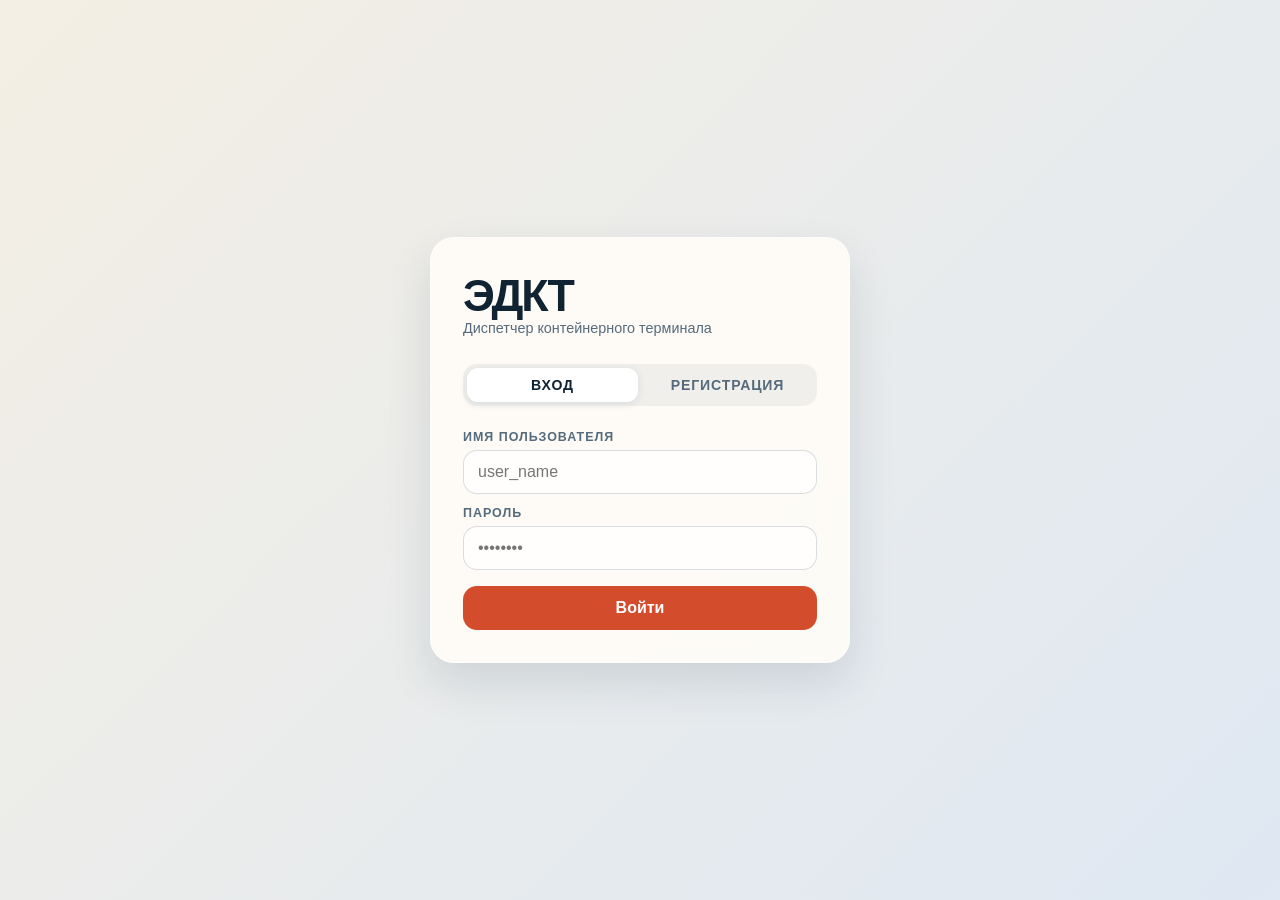
==== Bigchallenges/frontend/index.html @ 6f74391e "debug 4" ====
<!doctype html>
<html lang="ru">
  <head>
    <meta charset="UTF-8" />
    <meta name="viewport" content="width=device-width, initial-scale=1.0" />
    <title>ЭДКТ — Диспетчер контейнерного терминала</title>
    <style>
      :root {
        --bg: linear-gradient(135deg, #f4efe4 0%, #dfe8f3 100%);
        --panel: rgba(255, 252, 247, 0.92);
        --panel-dark: #17324a;
        --line: rgba(23, 50, 74, 0.16);
        --text: #102332;
        --muted: #556b7c;
        --accent: #d34d2d;
        --accent-dark: #a9381d;
        --empty: #f7f1e8;
        --busy: #cfe3f6;
        --shadow: 0 20px 45px rgba(19, 41, 60, 0.12);
      }

      * {
        box-sizing: border-box;
      }

      body {
        margin: 0;
        font-family: "Trebuchet MS", "Segoe UI", sans-serif;
        color: var(--text);
        background: var(--bg);
      }

      .page {
        max-width: 1280px;
        margin: 0 auto;
        padding: 32px 20px 48px;
      }

      /* ── Hero ── */
      .hero {
        display: grid;
        grid-template-columns: 1.2fr 0.8fr;
        gap: 18px;
        margin-bottom: 24px;
      }

      .hero-card,
      .summary,
      .card,
      .table-panel {
        background: var(--panel);
        border: 1px solid rgba(255, 255, 255, 0.6);
        border-radius: 24px;
        box-shadow: var(--shadow);
        backdrop-filter: blur(12px);
      }

      .hero-card {
        padding: 28px;
      }

      .hero h1 {
        margin: 0 0 12px;
        font-size: clamp(2rem, 4vw, 3.4rem);
        line-height: 0.95;
        letter-spacing: -0.05em;
        text-transform: uppercase;
      }

      .hero p {
        margin: 0;
        max-width: 60ch;
        color: var(--muted);
        font-size: 1rem;
      }

      .hero-actions {
        display: flex;
        gap: 10px;
        flex-wrap: wrap;
        margin-top: 20px;
      }

      /* ── Summary ── */
      .summary {
        padding: 24px;
        display: grid;
        gap: 12px;
        align-content: start;
      }

      .summary-title {
        font-size: 0.8rem;
        text-transform: uppercase;
        letter-spacing: 0.12em;
        color: var(--muted);
      }

      /* ── Layout ── */
      .layout {
        display: grid;
        grid-template-columns: minmax(340px, 420px) minmax(0, 1fr);
        gap: 20px;
      }

      .controls {
        display: grid;
        gap: 14px;
        align-content: start;
      }

      /* ── Cards ── */
      .card {
        overflow: hidden;
      }

      .card-header {
        display: flex;
        align-items: center;
        justify-content: space-between;
        gap: 12px;
        padding: 18px 20px;
        cursor: pointer;
        font-weight: 700;
        text-transform: uppercase;
        letter-spacing: 0.05em;
        font-size: 0.9rem;
        user-select: none;
      }

      .card-header:hover {
        background: rgba(207, 227, 246, 0.28);
      }

      .arrow {
        transition: transform 0.25s ease;
      }

      .card-content {
        display: none;
        padding: 0 20px 20px;
      }

      .card-content.open {
        display: block;
      }

      /* ── Form elements ── */
      label {
        display: block;
        margin: 12px 0 6px;
        font-size: 0.78rem;
        font-weight: 700;
        color: var(--muted);
        text-transform: uppercase;
        letter-spacing: 0.08em;
      }

      input,
      select,
      button {
        width: 100%;
        border-radius: 14px;
        font: inherit;
      }

      input,
      select {
        border: 1px solid var(--line);
        padding: 12px 14px;
        background: rgba(255, 255, 255, 0.7);
        color: var(--text);
        outline: none;
      }

      input:focus,
      select:focus {
        border-color: var(--accent);
        background: rgba(255, 255, 255, 0.9);
      }

      button {
        border: 0;
        padding: 12px 16px;
        font-weight: 700;
        cursor: pointer;
        transition:
          transform 0.18s ease,
          opacity 0.18s ease,
          background 0.18s ease;
      }

      button:hover {
        transform: translateY(-1px);
      }
      button:active {
        transform: translateY(0);
      }

      .btn-primary {
        background: var(--accent);
        color: white;
      }
      .btn-primary:hover {
        background: var(--accent-dark);
      }

      .btn-secondary {
        background: #183852;
        color: white;
      }
      .btn-secondary:hover {
        background: #10293d;
      }

      .btn-ghost {
        background: rgba(24, 56, 82, 0.08);
        color: var(--text);
      }

      /* ── Result boxes ── */
      .result,
      .info-box {
        margin-top: 12px;
        padding: 12px 14px;
        border-radius: 14px;
        background: rgba(255, 255, 255, 0.72);
        border: 1px solid rgba(16, 35, 50, 0.08);
        white-space: pre-wrap;
        font-family: "Consolas", "Courier New", monospace;
        font-size: 0.92rem;
        min-height: 48px;
        word-break: break-word;
      }

      .result.success {
        border-color: rgba(40, 167, 80, 0.35);
        background: rgba(220, 255, 230, 0.6);
      }
      .result.error {
        border-color: rgba(211, 77, 45, 0.35);
        background: rgba(255, 235, 230, 0.6);
      }

      /* ── Workspace ── */
      .workspace {
        display: grid;
        gap: 20px;
      }

      .table-panel {
        padding: 20px;
      }

      .panel-head {
        display: flex;
        align-items: center;
        justify-content: space-between;
        gap: 12px;
        margin-bottom: 16px;
        flex-wrap: wrap;
      }

      .panel-head h2 {
        margin: 0;
        font-size: 1rem;
        text-transform: uppercase;
        letter-spacing: 0.08em;
      }

      .panel-head p {
        margin: 4px 0 0;
        color: var(--muted);
        font-size: 0.88rem;
      }

      .layer-actions {
        display: flex;
        gap: 10px;
        flex-wrap: wrap;
        align-items: center;
      }

      .layer-actions select {
        width: auto;
        min-width: 120px;
      }
      .layer-actions button {
        width: auto;
      }

      /* ── Terminal grid (layer cards) ── */
      .terminal-grid {
        display: grid;
        grid-template-columns: repeat(3, minmax(0, 1fr));
        gap: 12px;
      }

      .layer-card {
        border-radius: 20px;
        padding: 14px;
        background: rgba(207, 227, 246, 0.3);
        border: 1px solid rgba(16, 35, 50, 0.08);
      }

      .layer-card.active {
        background: rgba(211, 77, 45, 0.14);
        border-color: rgba(211, 77, 45, 0.28);
      }

      .layer-card h3 {
        margin: 0 0 12px;
        font-size: 1rem;
        text-transform: uppercase;
        letter-spacing: 0.08em;
      }

      /* ── Tables ── */
      table {
        width: 100%;
        border-collapse: collapse;
      }

      th,
      td {
        border: 1px solid rgba(16, 35, 50, 0.08);
        text-align: center;
        padding: 10px 8px;
        font-size: 0.88rem;
      }

      th {
        background: rgba(24, 56, 82, 0.1);
        font-size: 0.8rem;
        text-transform: uppercase;
        letter-spacing: 0.08em;
      }

      td.empty {
        background: var(--empty);
        color: #85786e;
      }
      td.busy {
        background: var(--busy);
        font-weight: 700;
      }

      .moves-table {
        overflow-x: auto;
      }
      .moves-table table {
        min-width: 560px;
      }

      /* ── Loader ── */
      .loader {
        display: inline-block;
        width: 14px;
        height: 14px;
        border: 2px solid rgba(16, 35, 50, 0.15);
        border-top-color: var(--accent);
        border-radius: 50%;
        animation: spin 0.6s linear infinite;
        vertical-align: middle;
        margin-right: 6px;
      }

      @keyframes spin {
        to {
          transform: rotate(360deg);
        }
      }

      /* ── Misc ── */
      .subtle {
        color: var(--muted);
        font-size: 0.88rem;
      }

      .mt {
        margin-top: 10px;
      }

      .endpoint-tag {
        font-size: 0.7rem;
        font-weight: 400;
        color: var(--muted);
        font-family: "Consolas", monospace;
        letter-spacing: 0;
        text-transform: none;
        margin-left: 8px;
      }

      /* ── Recommend cards ── */
      .rec-grid {
        display: grid;
        gap: 8px;
        margin-top: 12px;
      }

      .rec-cell-card {
        display: flex;
        align-items: center;
        justify-content: space-between;
        gap: 10px;
        padding: 10px 14px;
        border-radius: 14px;
        background: rgba(255, 255, 255, 0.72);
        border: 1px solid rgba(16, 35, 50, 0.08);
        transition: border-color 0.2s ease;
      }

      .rec-cell-card.top-1 {
        border-color: rgba(211, 77, 45, 0.4);
        background: rgba(255, 235, 230, 0.45);
      }

      .rec-cell-info {
        display: flex;
        flex-direction: column;
        gap: 3px;
        flex: 1;
      }

      .rec-cell-name {
        font-weight: 700;
        font-size: 1rem;
        font-family: "Consolas", "Courier New", monospace;
      }

      .rec-cell-score {
        font-size: 0.8rem;
        color: var(--muted);
      }

      .btn-select {
        background: rgba(23, 50, 74, 0.1);
        color: var(--text);
        width: auto;
        padding: 7px 13px;
        font-size: 0.8rem;
        border-radius: 10px;
        white-space: nowrap;
        flex-shrink: 0;
      }

      .btn-select:hover {
        background: var(--accent);
        color: white;
      }

      .rec-explain-box {
        margin-top: 12px;
        padding: 14px;
        border-radius: 14px;
        background: rgba(207, 227, 246, 0.4);
        border: 1px solid rgba(24, 56, 82, 0.14);
      }

      .rec-explain-label {
        font-size: 0.75rem;
        font-weight: 700;
        text-transform: uppercase;
        letter-spacing: 0.1em;
        color: var(--muted);
        margin-bottom: 8px;
      }

      .rec-explain-text {
        font-size: 0.9rem;
        line-height: 1.55;
        color: var(--text);
      }

      /* ── User Bar ── */
      .user-bar {
        position: sticky;
        top: 0;
        z-index: 100;
        background: rgba(23, 50, 74, 0.97);
        backdrop-filter: blur(10px);
        color: white;
        display: flex;
        align-items: center;
        justify-content: space-between;
        padding: 11px 24px;
        gap: 16px;
      }

      .user-bar-left {
        display: flex;
        align-items: center;
        gap: 14px;
        flex-wrap: wrap;
      }

      .user-bar-title {
        font-size: 1rem;
        font-weight: 700;
        text-transform: uppercase;
        letter-spacing: 0.1em;
        opacity: 0.9;
      }

      .user-bar-name {
        font-size: 0.9rem;
        opacity: 0.8;
      }

      .role-badge {
        background: rgba(211, 77, 45, 0.85);
        color: white;
        font-size: 0.7rem;
        font-weight: 700;
        text-transform: uppercase;
        letter-spacing: 0.1em;
        padding: 3px 9px;
        border-radius: 8px;
      }

      .btn-logout {
        background: rgba(255, 255, 255, 0.12);
        color: white;
        border: 1px solid rgba(255, 255, 255, 0.2);
        border-radius: 10px;
        padding: 7px 14px;
        font: inherit;
        font-size: 0.8rem;
        font-weight: 700;
        cursor: pointer;
        text-transform: uppercase;
        letter-spacing: 0.06em;
        transition: background 0.18s;
        width: auto;
      }

      .btn-logout:hover {
        background: rgba(255, 255, 255, 0.22);
        transform: none;
      }

      /* ── Operator items ── */
      .operator-item {
        display: flex;
        align-items: center;
        justify-content: space-between;
        gap: 10px;
        padding: 10px 12px;
        border-radius: 12px;
        background: rgba(207, 227, 246, 0.35);
        border: 1px solid rgba(16, 35, 50, 0.08);
        margin-bottom: 8px;
        font-size: 0.9rem;
      }

      .operator-item:last-child {
        margin-bottom: 0;
      }

      /* ── Action rows in task form ── */
      .action-row {
        border: 1px solid var(--line);
        border-radius: 14px;
        padding: 12px 14px;
        margin-bottom: 10px;
        background: rgba(207, 227, 246, 0.18);
      }

      .action-row:last-child {
        margin-bottom: 0;
      }

      .action-row-header {
        display: flex;
        align-items: center;
        justify-content: space-between;
        margin-bottom: 6px;
        font-size: 0.82rem;
        font-weight: 700;
        color: var(--muted);
        text-transform: uppercase;
        letter-spacing: 0.06em;
      }

      .btn-remove {
        background: rgba(211, 77, 45, 0.12);
        color: var(--accent);
        border: 0;
        border-radius: 8px;
        padding: 2px 8px;
        font-size: 0.8rem;
        cursor: pointer;
        width: auto;
        font-weight: 700;
        transition: background 0.18s;
      }

      .btn-remove:hover {
        background: rgba(211, 77, 45, 0.25);
        transform: none;
      }

      /* ── Task cards (my tasks list) ── */
      .task-card {
        background: rgba(255, 255, 255, 0.65);
        border: 1px solid rgba(16, 35, 50, 0.1);
        border-radius: 16px;
        overflow: hidden;
        margin-bottom: 12px;
      }

      .task-card:last-child {
        margin-bottom: 0;
      }

      .task-card-header {
        display: flex;
        align-items: center;
        gap: 10px;
        padding: 12px 16px;
        background: rgba(23, 50, 74, 0.05);
        flex-wrap: wrap;
        font-size: 0.88rem;
      }

      .task-id {
        font-weight: 700;
        font-size: 0.9rem;
      }

      .task-meta {
        color: var(--muted);
        font-size: 0.82rem;
        flex: 1;
      }

      .action-item-row {
        display: flex;
        align-items: center;
        gap: 10px;
        padding: 9px 16px;
        border-top: 1px solid rgba(16, 35, 50, 0.06);
        font-size: 0.84rem;
        flex-wrap: wrap;
      }

      .action-type-badge {
        background: rgba(23, 50, 74, 0.1);
        color: var(--text);
        font-size: 0.7rem;
        font-weight: 700;
        text-transform: uppercase;
        letter-spacing: 0.08em;
        padding: 2px 7px;
        border-radius: 6px;
        white-space: nowrap;
      }

      .status-badge {
        font-size: 0.7rem;
        font-weight: 700;
        text-transform: uppercase;
        letter-spacing: 0.07em;
        padding: 2px 8px;
        border-radius: 7px;
        white-space: nowrap;
      }

      .status-pending {
        background: rgba(23, 50, 74, 0.08);
        color: var(--muted);
      }
      .status-sent {
        background: rgba(207, 227, 246, 0.7);
        color: #1a4a6e;
      }
      .status-in_progress {
        background: rgba(255, 193, 7, 0.2);
        color: #7a5c00;
      }
      .status-done {
        background: rgba(40, 167, 80, 0.15);
        color: #1a7a3c;
      }
      .status-failed {
        background: rgba(211, 77, 45, 0.15);
        color: var(--accent-dark);
      }

      .btn-send-inline {
        background: #183852;
        color: white;
        border: 0;
        border-radius: 10px;
        padding: 7px 14px;
        font: inherit;
        font-size: 0.82rem;
        font-weight: 700;
        cursor: pointer;
        width: auto;
        transition: background 0.18s;
      }

      .btn-send-inline:hover {
        background: #10293d;
        transform: translateY(-1px);
      }

      /* ── Responsive ── */
      @media (max-width: 1024px) {
        .hero,
        .layout,
        .terminal-grid {
          grid-template-columns: 1fr;
        }
      }

      @media (max-width: 640px) {
        .page {
          padding: 18px 14px 28px;
        }
        .hero-card,
        .summary,
        .table-panel,
        .card-header,
        .card-content {
          padding-left: 16px;
          padding-right: 16px;
        }
      }
    </style>
  </head>
  <body>
    <!-- ═══ USER BAR ═══ -->
    <header class="user-bar">
      <div class="user-bar-left">
        <span class="user-bar-title">ЭДКТ</span>
        <span class="user-bar-name" id="ub_name">—</span>
        <span class="role-badge">Приёмосдатчик</span>
      </div>
      <button class="btn-logout" onclick="logout()">Выйти</button>
    </header>

    <div class="page">
      <!-- ═══ HERO ═══ -->
      <section class="hero">
        <div class="hero-card">
          <h1>ЭДКТ</h1>
          <p>
            Экосистема для контейнерного терминала. Управление размещением,
            перемещением и мониторингом контейнеров в реальном времени.
          </p>
          <div class="hero-actions">
            <button class="btn-secondary" onclick="loadLayer()">
              Обновить слой
            </button>
            <button class="btn-secondary" onclick="loadMoves()">
              Обновить движения
            </button>
          </div>
        </div>

        <aside class="summary">
          <div class="summary-title">Последнее действие</div>
          <div class="info-box" id="status_box">Готов к работе.</div>
        </aside>
      </section>

      <!-- ═══ MAIN LAYOUT ═══ -->
      <section class="layout">
        <!-- ─── LEFT: Controls ─── -->
        <div class="controls">
          <!-- 1. Найти ячейки по контейнеру -->
          <div class="card">
            <div class="card-header" onclick="toggle(this)">
              Найти ячейки по контейнеру
              <span class="endpoint-tag">GET /find_cells</span>
              <span class="arrow">▼</span>
            </div>
            <div class="card-content">
              <label for="find_cells_value">Номер контейнера</label>
              <input
                id="find_cells_value"
                placeholder="Введите номер контейнера"
              />
              <button class="btn-primary mt" onclick="findCells()">
                Выполнить
              </button>
              <div class="result" id="res_find_cells"></div>
            </div>
          </div>

          <!-- 2. Добавить контейнер -->
          <div class="card">
            <div class="card-header" onclick="toggle(this)">
              Добавить контейнер
              <span class="endpoint-tag">POST /add</span>
              <span class="arrow">▼</span>
            </div>
            <div class="card-content">
              <label for="add_cell_id">Ячейка</label>
              <input id="add_cell_id" placeholder="Номер ячейки" />
              <label for="add_value">Номер контейнера</label>
              <input id="add_value" placeholder="Номер контейнера" />
              <label for="add_company">Компания</label>
              <input id="add_company" placeholder="Название компании" />
              <label for="add_size">Размер</label>
              <input id="add_size" placeholder="Размер контейнера" />
              <label for="add_cont_type">Тип контейнера</label>
              <input id="add_cont_type" placeholder="Тип контейнера" />
              <label for="add_send_date">Дата отправки</label>
              <input id="add_send_date" type="datetime-local" />
              <label for="add_path_from">Маршрут (откуда, номер)</label>
              <input id="add_path_from" type="number" placeholder="1" min="1" />
              <label for="add_path_to">Маршрут (куда, номер)</label>
              <input id="add_path_to" type="number" placeholder="2" min="1" />
              <button class="btn-primary mt" onclick="addContainer()">
                Добавить
              </button>
              <div class="result" id="res_add"></div>
            </div>
          </div>

          <!-- 3. Проверить контейнер сверху -->
          <div class="card">
            <div class="card-header" onclick="toggle(this)">
              Проверить контейнер сверху
              <span class="endpoint-tag">GET /check</span>
              <span class="arrow">▼</span>
            </div>
            <div class="card-content">
              <label for="check_num">Номер контейнера</label>
              <input id="check_num" placeholder="Номер контейнера" />
              <button class="btn-primary mt" onclick="checkContainer()">
                Проверить
              </button>
              <div class="result" id="res_check"></div>
            </div>
          </div>

          <!-- 4. Найти контейнер по ячейке -->
          <div class="card">
            <div class="card-header" onclick="toggle(this)">
              Найти контейнер по ячейке
              <span class="endpoint-tag">GET /find_cont</span>
              <span class="arrow">▼</span>
            </div>
            <div class="card-content">
              <label for="find_cont_cell">ID ячейки</label>
              <input id="find_cont_cell" placeholder="Номер ячейки" />
              <button class="btn-primary mt" onclick="findContainer()">
                Найти
              </button>
              <div class="result" id="res_find_cont"></div>
            </div>
          </div>

          <!-- 5. Погрузка на транспорт -->
          <div class="card">
            <div class="card-header" onclick="toggle(this)">
              Погрузка на транспорт
              <span class="endpoint-tag">POST /loading</span>
              <span class="arrow">▼</span>
            </div>
            <div class="card-content">
              <label for="loading_value">Номер контейнера</label>
              <input id="loading_value" placeholder="Номер контейнера" />
              <label for="loading_path">Номер пути</label>
              <input id="loading_path" type="number" placeholder="1" min="1" />
              <button class="btn-primary mt" onclick="loading()">
                Выгрузить
              </button>
              <div class="result" id="res_loading"></div>
            </div>
          </div>

          <!-- 6. Перестановка контейнера -->
          <div class="card">
            <div class="card-header" onclick="toggle(this)">
              Перестановка контейнера
              <span class="endpoint-tag">POST /rearrangement</span>
              <span class="arrow">▼</span>
            </div>
            <div class="card-content">
              <label for="re_value">Номер контейнера</label>
              <input id="re_value" placeholder="Номер контейнера" />
              <label for="re_cell">Новая ячейка</label>
              <input id="re_cell" placeholder="Номер ячейки" />
              <button class="btn-primary mt" onclick="rearrangement()">
                Переместить
              </button>
              <div class="result" id="res_re"></div>
            </div>
          </div>

          <!-- 7. Рекомендация ячейки -->
          <div class="card">
            <div class="card-header" onclick="toggle(this)">
              Рекомендация ячейки
              <span class="endpoint-tag">POST /container/recommend</span>
              <span class="arrow">▼</span>
            </div>
            <div class="card-content">
              <label for="rec_size">Размер контейнера</label>
              <input
                id="rec_size"
                type="number"
                placeholder="Размер контейнера"
                min="1"
              />
              <label for="rec_path_to">Номер пути отправки</label>
              <input id="rec_path_to" type="number" placeholder="1" min="1" />
              <label for="rec_sent_date">Дата отправки</label>
              <input id="rec_sent_date" type="datetime-local" />
              <button class="btn-primary mt" onclick="recommend()">
                Подобрать ячейки
              </button>
              <div id="rec_results"></div>
            </div>
          </div>

          <!-- 8. Загрузка данных -->
          <div class="card">
            <div class="card-header" onclick="toggle(this)">
              Загрузка данных
              <span class="endpoint-tag">POST /container/data_upload</span>
              <span class="arrow">▼</span>
            </div>
            <div class="card-content">
              <label for="upload_company">Компания</label>
              <input id="upload_company" placeholder="Название компании" />
              <label for="upload_start_data">Дата начала</label>
              <input id="upload_start_data" type="datetime-local" />
              <label for="upload_end_data">Дата окончания</label>
              <input id="upload_end_data" type="datetime-local" />
              <button class="btn-primary mt" onclick="uploadData()">
                Загрузить
              </button>
              <div class="result" id="res_upload_data"></div>
            </div>
          </div>

          <!-- 9. Онлайн-крановщики -->
          <div class="card">
            <div class="card-header" onclick="toggle(this)">
              Онлайн-крановщики
              <span class="endpoint-tag">GET /crane-operators/online</span>
              <span class="arrow">▼</span>
            </div>
            <div class="card-content">
              <button class="btn-secondary mt" onclick="loadOnlineOperators()">
                Обновить список
              </button>
              <div id="operators_list" class="mt">
                <p class="subtle">Нажмите «Обновить список».</p>
              </div>
            </div>
          </div>

          <!-- 10. Создать задание -->
          <div class="card">
            <div class="card-header" onclick="toggle(this)">
              Создать задание
              <span class="endpoint-tag">POST /cran/tasks</span>
              <span class="arrow">▼</span>
            </div>
            <div class="card-content" id="task_card_content">
              <label for="task_assigned_to">Назначить крановщику (ID)</label>
              <input
                id="task_assigned_to"
                type="number"
                placeholder="ID крановщика"
              />

              <div
                style="
                  display: flex;
                  justify-content: space-between;
                  align-items: center;
                  margin-top: 16px;
                  margin-bottom: 8px;
                "
              >
                <label style="margin: 0">Действия</label>
                <button
                  class="btn-ghost"
                  style="width: auto; padding: 6px 12px; font-size: 0.82rem"
                  onclick="addActionRow()"
                >
                  + Добавить действие
                </button>
              </div>
              <div id="actions_list"></div>

              <button class="btn-primary mt" onclick="createTask()">
                Создать задание
              </button>
              <div
                class="result"
                id="res_create_task"
                style="display: none"
              ></div>
            </div>
          </div>
        </div>
        <!-- /controls -->

        <!-- ─── RIGHT: Workspace ─── -->
        <div class="workspace">
          <!-- Слой контейнеров -->
          <div class="table-panel">
            <div class="panel-head">
              <div>
                <h2>Слой контейнеров</h2>
                <p>Все ячейки выбранного слоя и их текущее состояние.</p>
              </div>
              <div class="layer-actions">
                <select id="layer_input">
                  <option value="A">Слой A</option>
                  <option value="B">Слой B</option>
                  <option value="C">Слой C</option>
                </select>
                <button class="btn-secondary" onclick="loadLayer()">
                  Обновить
                </button>
              </div>
            </div>
            <div id="layer_container">
              <p class="subtle">Выберите слой и нажмите «Обновить».</p>
            </div>
          </div>

          <!-- Журнал движений -->
          <div class="table-panel">
            <div class="panel-head">
              <div>
                <h2>Журнал движений</h2>
                <p>История загрузок, выгрузок и перестановок контейнеров.</p>
              </div>
              <button
                class="btn-secondary"
                style="width: auto"
                onclick="loadMoves()"
              >
                Обновить
              </button>
            </div>
            <div class="moves-table">
              <table id="moves_table">
                <tbody>
                  <tr>
                    <td colspan="7" class="subtle">
                      Нажмите «Обновить» для загрузки данных.
                    </td>
                  </tr>
                </tbody>
              </table>
            </div>
          </div>

          <!-- Мои задания -->
          <div class="table-panel">
            <div class="panel-head">
              <div>
                <h2>Мои задания</h2>
                <p>Задания, созданные вами, и их текущий статус.</p>
              </div>
              <button
                class="btn-secondary"
                style="width: auto"
                onclick="loadMyTasks()"
              >
                Обновить
              </button>
            </div>
            <div id="my_tasks_container">
              <p class="subtle">Нажмите «Обновить» для загрузки.</p>
            </div>
          </div>
        </div>
        <!-- /workspace -->
      </section>
    </div>
    <!-- /page -->

    <script>
      const API = "http://127.0.0.1:8000";

      /* ── Toggle collapse ── */
      function toggle(header) {
        const content = header.nextElementSibling;
        const arrow = header.querySelector(".arrow");
        const isOpen = content.classList.contains("open");
        content.classList.toggle("open", !isOpen);
        arrow.style.transform = isOpen ? "rotate(0deg)" : "rotate(180deg)";
      }

      /* ── Generic fetch helpers ── */
      function setResult(id, data, isError = false) {
        const el = document.getElementById(id);
        el.textContent =
          typeof data === "string" ? data : JSON.stringify(data, null, 2);
        el.className = "result" + (isError ? " error" : " success");
      }

      function setStatus(msg) {
        document.getElementById("status_box").textContent = msg;
      }

      function showLoading(id) {
        const el = document.getElementById(id);
        el.innerHTML = '<span class="loader"></span>Загрузка...';
        el.className = "result";
      }

      function getToken() {
        return localStorage.getItem("token") || "";
      }

      async function apiGet(path, resultId) {
        showLoading(resultId);
        try {
          const res = await fetch(API + path, {
            headers: { Authorization: "Bearer " + getToken() },
          });
          const data = await res.json();
          setResult(resultId, data, !res.ok);
          if (res.ok) setStatus(`GET ${path} — OK`);
          return data;
        } catch (e) {
          setResult(resultId, `Ошибка: ${e.message}`, true);
          return null;
        }
      }

      async function apiPost(path, body, resultId) {
        showLoading(resultId);
        try {
          const opts = {
            method: "POST",
            headers: { Authorization: "Bearer " + getToken() },
          };
          if (body) {
            opts.headers["Content-Type"] = "application/json";
            opts.body = JSON.stringify(body);
          }
          const res = await fetch(API + path, opts);
          const data = await res.json();
          setResult(resultId, data, !res.ok);
          if (res.ok) setStatus(`POST ${path} — OK`);
          return data;
        } catch (e) {
          setResult(resultId, `Ошибка: ${e.message}`, true);
          return null;
        }
      }

      /* ── Endpoints ── */

      function findCells() {
        const value = document.getElementById("find_cells_value").value.trim();
        apiGet(
          `/container/find_cells?value=${encodeURIComponent(value)}`,
          "res_find_cells",
        );
      }

      function addContainer() {
        const sendDateRaw = document.getElementById("add_send_date").value;
        let isoDateStr = null;
        if (sendDateRaw) {
          const dateObject = new Date(sendDateRaw);
          isoDateStr = dateObject.toISOString();
          console.log("Отправляемая дата в UTC:", isoDateStr);
        }
        const body = {
          cell_id: document.getElementById("add_cell_id").value.trim(),
          value: document.getElementById("add_value").value.trim(),
          company: document.getElementById("add_company").value.trim(),
          size: parseInt(document.getElementById("add_size").value) || 0,
          cont_type: document.getElementById("add_cont_type").value.trim(),

          sent_date: isoDateStr,

          path_num_from:
            parseInt(document.getElementById("add_path_from").value) || 0,
          path_num_to:
            parseInt(document.getElementById("add_path_to").value) || 0,
        };

        apiPost("/container/add", body, "res_add");
      }

      function checkContainer() {
        const cont_num = document.getElementById("check_num").value.trim();
        apiGet(
          `/container/check?cont_num=${encodeURIComponent(cont_num)}`,
          "res_check",
        );
      }

      function findContainer() {
        const cell_id = document.getElementById("find_cont_cell").value.trim();
        apiGet(
          `/container/find_cont?cell_id=${encodeURIComponent(cell_id)}`,
          "res_find_cont",
        );
      }

      function loading() {
        const value = document.getElementById("loading_value").value.trim();
        const path_num = document.getElementById("loading_path").value.trim();
        apiPost(
          `/container/loading?value=${encodeURIComponent(value)}&path_num=${encodeURIComponent(path_num)}`,
          null,
          "res_loading",
        );
      }

      function rearrangement() {
        const value = document.getElementById("re_value").value.trim();
        const cell = document.getElementById("re_cell").value.trim();
        apiPost(
          `/container/rearrangement?value=${encodeURIComponent(value)}&cell=${encodeURIComponent(cell)}`,
          null,
          "res_re",
        );
      }

      function uploadData() {
        const company = document.getElementById("upload_company").value.trim();
        const startRaw = document.getElementById("upload_start_data").value;
        const endRaw = document.getElementById("upload_end_data").value;

        if (!company || !startRaw || !endRaw) {
          const el = document.getElementById("res_upload_data");
          el.textContent = "Заполните все поля.";
          el.className = "result error";
          return;
        }

        const body = {
          company,
          start_data: new Date(startRaw).toISOString(),
          end_data: new Date(endRaw).toISOString(),
        };

        apiPost("/container/data_upload", body, "res_upload_data");
      }

      /* ── Layer table ── */

      function parseCell(cellId) {
        const coord = cellId[1]; // X, Y, Z
        const rowNum = parseInt(cellId.slice(2));
        return { coord, rowNum };
      }

      const COORD_ORDER = { X: 0, Y: 1, Z: 2 };

      function buildLayerTable(data) {
        // Sort: by row number, then by coord X < Y < Z
        const sorted = [...data].sort((a, b) => {
          const pa = parseCell(a.cell_id);
          const pb = parseCell(b.cell_id);
          if (pa.rowNum !== pb.rowNum) return pa.rowNum - pb.rowNum;
          return COORD_ORDER[pa.coord] - COORD_ORDER[pb.coord];
        });

        // Group by row number
        const rowMap = new Map();
        sorted.forEach((item) => {
          const { rowNum } = parseCell(item.cell_id);
          if (!rowMap.has(rowNum)) rowMap.set(rowNum, []);
          rowMap.get(rowNum).push(item);
        });

        const rows = [...rowMap.entries()].sort(([a], [b]) => a - b);

        const bodyRows = rows
          .map(([rowNum, cells]) => {
            const tds = cells
              .map((item) => {
                const isEmpty =
                  !item.value || item.value === "0" || item.value === "";
                const cls = isEmpty ? "empty" : "busy";
                const label = isEmpty ? "—" : item.value;
                return `<td class="${cls}" title="${item.cell_id}">
              <strong>${item.cell_id}</strong><br/>${label}
            </td>`;
              })
              .join("");
            return `<tr>${tds}</tr>`;
          })
          .join("");

        return `
          <table>
            <thead>
              <tr>
                <th>X</th>
                <th>Y</th>
                <th>Z</th>
              </tr>
            </thead>
            <tbody>${bodyRows}</tbody>
          </table>`;
      }

      async function loadLayer() {
        const layer = document.getElementById("layer_input").value;
        const container = document.getElementById("layer_container");
        container.innerHTML =
          '<p class="subtle"><span class="loader"></span>Загрузка данных слоя ' +
          layer +
          "...</p>";

        try {
          const res = await fetch(
            `${API}/container/layer?layer=${encodeURIComponent(layer)}`,
          );
          const data = await res.json();

          if (!res.ok) {
            container.innerHTML = `<p class="subtle" style="color:var(--accent)">Ошибка: ${JSON.stringify(data)}</p>`;
            return;
          }

          if (!Array.isArray(data) || data.length === 0) {
            container.innerHTML =
              '<p class="subtle">Нет данных для слоя ' + layer + ".</p>";
            return;
          }

          container.innerHTML = buildLayerTable(data);
          setStatus(`Слой ${layer} загружен (${data.length} ячеек).`);
        } catch (e) {
          container.innerHTML = `<p class="subtle" style="color:var(--accent)">Ошибка соединения: ${e.message}</p>`;
        }
      }

      /* ── Moves table ── */

      async function loadMoves() {
        const table = document.getElementById("moves_table");
        table.innerHTML = `<tbody><tr><td colspan="7"><span class="loader"></span>Загрузка...</td></tr></tbody>`;

        try {
          const res = await fetch(`${API}/container/mooves`);
          const data = await res.json();

          if (!res.ok) {
            table.innerHTML = `<tbody><tr><td colspan="7" style="color:var(--accent)">Ошибка: ${JSON.stringify(data)}</td></tr></tbody>`;
            return;
          }

          const sorted = Array.isArray(data)
            ? [...data].sort((a, b) =>
                (b.added_at ?? "").localeCompare(a.added_at ?? ""),
              )
            : [];

          const bodyRows = sorted.length
            ? sorted
                .map(
                  (item) => `
                <tr>
                  <td>${item.value ?? "—"}</td>
                  <td>${item.moove_type ?? "—"}</td>
                  <td>${item.path_num_from ?? "—"}</td>
                  <td>${item.path_num_to ?? "—"}</td>
                  <td>${item.cell_from ?? "—"}</td>
                  <td>${item.cell_to ?? "—"}</td>
                  <td>${formatDate(item.movement_time)}</td>
                </tr>`,
                )
                .join("")
            : `<tr><td colspan="7" class="subtle">Журнал пока пуст.</td></tr>`;

          table.innerHTML = `
            <thead>
              <tr>
                <th>Контейнер</th>
                <th>Тип движения</th>
                <th>Путь откуда пришел</th>
                <th>Путь откуда ушел</th>
                <th>Ячейка откуда ушел</th>
                <th>Ячейка куда пришел</th>
                <th>Время движения</th>
              </tr>
            </thead>
            <tbody>${bodyRows}</tbody>`;

          setStatus(`Журнал движений обновлён (${sorted.length} записей).`);
        } catch (e) {
          table.innerHTML = `<tbody><tr><td colspan="7" style="color:var(--accent)">Ошибка соединения: ${e.message}</td></tr></tbody>`;
        }
      }

      /* ── Recommend ── */

      let _recInputData = null;

      async function recommend() {
        const sizeVal = document.getElementById("rec_size").value;
        const pathVal = document.getElementById("rec_path_to").value;
        const dateVal = document.getElementById("rec_sent_date").value;
        const resultsDiv = document.getElementById("rec_results");

        if (!sizeVal || !pathVal || !dateVal) {
          resultsDiv.innerHTML =
            '<div class="result error">Заполните все три поля.</div>';
          return;
        }

        const size = parseInt(sizeVal);
        const path_to = parseInt(pathVal);
        const sent_date = new Date(dateVal).toISOString();

        _recInputData = { size, path_to, sent_date_local: dateVal };

        resultsDiv.innerHTML =
          '<div class="result"><span class="loader"></span>Подбираем ячейки…</div>';

        try {
          const res = await fetch(`${API}/container/recommend`, {
            method: "POST",
            headers: { "Content-Type": "application/json" },
            body: JSON.stringify({ size, path_to, sent_date }),
          });
          const data = await res.json();
          if (!res.ok) {
            resultsDiv.innerHTML = `<div class="result error">${JSON.stringify(data)}</div>`;
            return;
          }
          renderRecommendations(data);
          setStatus("Рекомендации ячеек получены.");
        } catch (e) {
          resultsDiv.innerHTML = `<div class="result error">Ошибка: ${e.message}</div>`;
        }
      }

      function renderRecommendations(data) {
        const resultsDiv = document.getElementById("rec_results");
        const items = Array.isArray(data) ? data : (data["top 5"] ?? []);

        if (items.length === 0) {
          resultsDiv.innerHTML = '<div class="result">Нет рекомендаций.</div>';
          return;
        }

        const cards = items
          .map((item, i) => {
            const scoreStr =
              typeof item.score === "number"
                ? item.score.toFixed(4)
                : (item.score ?? "—");
            return `
              <div class="rec-cell-card${i === 0 ? " top-1" : ""}">
                <div class="rec-cell-info">
                  <span class="rec-cell-name">${item.cell ?? "—"}</span>
                  <span class="rec-cell-score">Рейтинг: ${scoreStr}</span>
                </div>
                <div style="display:flex;gap:6px;flex-shrink:0;">
                  <button class="btn-select" onclick="selectCell('${item.cell}')">
                    Добавить
                  </button>
                  <button class="btn-select" onclick="selectCellRearrange('${item.cell}')">
                    Переместить
                  </button>
                </div>
              </div>`;
          })
          .join("");

        const topExplain = data["объяснение"] ?? data["explanation"] ?? "";
        const explainHtml = topExplain
          ? `<div class="rec-explain-box">
               <div class="rec-explain-label">Объяснение выбора лучшей ячейки</div>
               <div class="rec-explain-text">${topExplain}</div>
             </div>`
          : "";

        resultsDiv.innerHTML = `<div class="rec-grid">${cards}</div>${explainHtml}`;
      }

      function selectCell(cellId) {
        if (!_recInputData) return;

        document.getElementById("add_cell_id").value = cellId;
        document.getElementById("add_size").value = _recInputData.size;
        document.getElementById("add_path_to").value = _recInputData.path_to;
        document.getElementById("add_send_date").value =
          _recInputData.sent_date_local;

        // Открываем карточку «Добавить контейнер», если закрыта
        const addContent = document
          .getElementById("add_cell_id")
          .closest(".card")
          .querySelector(".card-content");
        const addArrow = document
          .getElementById("add_cell_id")
          .closest(".card")
          .querySelector(".arrow");
        if (!addContent.classList.contains("open")) {
          addContent.classList.add("open");
          addArrow.style.transform = "rotate(180deg)";
        }

        document
          .getElementById("add_cell_id")
          .closest(".card")
          .scrollIntoView({ behavior: "smooth", block: "start" });

        setStatus(
          `Ячейка ${cellId} выбрана — данные перенесены в форму добавления.`,
        );
      }

      function selectCellRearrange(cellId) {
        document.getElementById("re_cell").value = cellId;

        const card = document.getElementById("re_cell").closest(".card");
        const content = card.querySelector(".card-content");
        const arrow = card.querySelector(".arrow");
        if (!content.classList.contains("open")) {
          content.classList.add("open");
          arrow.style.transform = "rotate(180deg)";
        }

        card.scrollIntoView({ behavior: "smooth", block: "start" });
        setStatus(
          `Ячейка ${cellId} выбрана — перенесена в форму перестановки.`,
        );
      }

      function formatDate(iso) {
        if (!iso) return "—";
        try {
          return new Date(iso).toLocaleString("ru-RU", {
            day: "2-digit",
            month: "2-digit",
            year: "numeric",
            hour: "2-digit",
            minute: "2-digit",
          });
        } catch {
          return iso;
        }
      }

      /* ══════════════════════════════════════════
         AUTH + USER INFO
      ══════════════════════════════════════════ */

      function authHeaders() {
        const token = localStorage.getItem("token");
        return token ? { Authorization: "Bearer " + token } : {};
      }

      function logout() {
        localStorage.removeItem("token");
        localStorage.removeItem("user");
        location.href = "login.html";
      }

      async function initAuth() {
        const token = localStorage.getItem("token");
        if (!token) {
          location.href = "login.html";
          return;
        }
        try {
          const res = await fetch(API + "/user/me", {
            headers: { Authorization: "Bearer " + token },
          });
          if (!res.ok) {
            logout();
            return;
          }
          const user = await res.json();
          if (user.role === "crane_operator") {
            location.href = "crane.html";
            return;
          }
          const name =
            user.user_name || user.username || user.name || "ID " + user.id;
          document.getElementById("ub_name").textContent = name;
          loadOnlineOperators();
          loadMyTasks();
        } catch {
          logout();
        }
      }

      initAuth();

      /* ══════════════════════════════════════════
         ONLINE OPERATORS
      ══════════════════════════════════════════ */

      async function loadOnlineOperators() {
        const list = document.getElementById("operators_list");
        list.innerHTML =
          '<p class="subtle"><span class="loader"></span>Загрузка...</p>';
        try {
          const res = await fetch(API + "/cran/crane-operators/online", {
            headers: authHeaders(),
          });
          const data = await res.json();
          if (!res.ok) {
            list.innerHTML =
              '<p class="subtle" style="color:var(--accent)">' +
              JSON.stringify(data) +
              "</p>";
            return;
          }
          const ids = Array.isArray(data) ? data : (data.id ?? []);
          if (ids.length === 0) {
            list.innerHTML = '<p class="subtle">Нет крановщиков онлайн.</p>';
            return;
          }
          list.innerHTML = ids
            .map(
              (id) => `
            <div class="operator-item">
              <span>Крановщик #${id}</span>
              <button class="btn-select" onclick="selectOperator(${id})">Выбрать</button>
            </div>`,
            )
            .join("");
        } catch (e) {
          list.innerHTML =
            '<p class="subtle" style="color:var(--accent)">Ошибка: ' +
            e.message +
            "</p>";
        }
      }

      function selectOperator(id) {
        document.getElementById("task_assigned_to").value = id;
        const taskContent = document.getElementById("task_card_content");
        const taskArrow =
          taskContent.previousElementSibling.querySelector(".arrow");
        if (!taskContent.classList.contains("open")) {
          taskContent.classList.add("open");
          taskArrow.style.transform = "rotate(180deg)";
        }
        taskContent.scrollIntoView({ behavior: "smooth", block: "start" });
        setStatus("Выбран крановщик #" + id + " для нового задания.");
      }

      /* ══════════════════════════════════════════
         CREATE TASK — dynamic action rows
      ══════════════════════════════════════════ */

      let _actionIdx = 0;

      function addActionRow() {
        _actionIdx++;
        const idx = _actionIdx;
        const container = document.getElementById("actions_list");
        const row = document.createElement("div");
        row.className = "action-row";
        row.id = "action_row_" + idx;
        row.innerHTML = `
          <div class="action-row-header">
            <span>Действие ${idx}</span>
            <button class="btn-remove" onclick="removeActionRow(${idx})">✕</button>
          </div>
          <label>Тип действия</label>
          <select id="act_type_${idx}">
            <option value="LOAD">Погрузка</option>
            <option value="ADD">Добавление</option>
            <option value="REAR">Перестановка</option>
          </select>
          <label>Номер контейнера</label>
          <input id="act_cont_${idx}" placeholder="Номер контейнера" />
          <label>Откуда</label>
          <input id="act_from_${idx}" placeholder="Локация откуда" />
          <label>Куда</label>
          <input id="act_to_${idx}" placeholder="Локация куда" />
        `;
        container.appendChild(row);
      }

      function removeActionRow(idx) {
        const row = document.getElementById("action_row_" + idx);
        if (row) row.remove();
      }

      async function createTask() {
        const assignedTo = parseInt(
          document.getElementById("task_assigned_to").value,
        );
        const resEl = document.getElementById("res_create_task");

        if (!assignedTo) {
          resEl.style.display = "block";
          resEl.textContent = "Укажите ID крановщика.";
          resEl.className = "result error";
          return;
        }

        const rows = document.querySelectorAll(".action-row");
        if (rows.length === 0) {
          resEl.style.display = "block";
          resEl.textContent = "Добавьте хотя бы одно действие.";
          resEl.className = "result error";
          return;
        }

        const actions = Array.from(rows).map((row) => {
          const idx = row.id.replace("action_row_", "");
          return {
            action_type: document.getElementById("act_type_" + idx).value,
            cont_num: document.getElementById("act_cont_" + idx).value.trim(),
            from_loc: document.getElementById("act_from_" + idx).value.trim(),
            to_loc: document.getElementById("act_to_" + idx).value.trim(),
          };
        });

        resEl.style.display = "block";
        resEl.innerHTML = '<span class="loader"></span>Создание задания...';
        resEl.className = "result";

        try {
          const res = await fetch(API + "/cran/tasks", {
            method: "POST",
            headers: {
              ...authHeaders(),
              "Content-Type": "application/json",
            },
            body: JSON.stringify({ assigned_to: assignedTo, actions }),
          });
          const data = await res.json();
          if (!res.ok) {
            resEl.textContent = data.detail || JSON.stringify(data);
            resEl.className = "result error";
            return;
          }
          const taskId = data.id;
          resEl.className = "result success";
          resEl.innerHTML = `Задание #${taskId} создано! &nbsp;<button class="btn-send-inline" onclick="sendTask(${taskId})">Отправить крановщику</button>`;
          setStatus("Задание #" + taskId + " создано.");
          loadMyTasks();
        } catch (e) {
          resEl.textContent = "Ошибка: " + e.message;
          resEl.className = "result error";
        }
      }

      async function sendTask(taskId) {
        const resEl = document.getElementById("res_create_task");
        resEl.innerHTML =
          '<span class="loader"></span>Отправка задания #' + taskId + "...";
        resEl.className = "result";
        try {
          const res = await fetch(API + "/cran/tasks/" + taskId + "/send", {
            method: "POST",
            headers: authHeaders(),
          });
          const data = await res.json();
          if (!res.ok) {
            resEl.textContent =
              "Ошибка отправки: " + (data.detail || JSON.stringify(data));
            resEl.className = "result error";
            return;
          }
          resEl.textContent = "Задание #" + taskId + " отправлено крановщику!";
          resEl.className = "result success";
          setStatus("Задание #" + taskId + " отправлено.");
          loadMyTasks();
        } catch (e) {
          resEl.textContent = "Ошибка: " + e.message;
          resEl.className = "result error";
        }
      }

      /* ══════════════════════════════════════════
         MY TASKS LIST
      ══════════════════════════════════════════ */

      const TASK_STATUS_LABEL = {
        pending: "Ожидает",
        sent: "Отправлено",
        in_progress: "В работе",
        done: "Завершено",
        failed: "Ошибка",
      };

      const ACTION_TYPE_LABEL = {
        LOAD: "Погрузка",
        ADD: "Добавление",
        REAR: "Перестановка",
        load: "Погрузка",
        add: "Добавление",
        rear: "Перестановка",
      };

      async function loadMyTasks() {
        const container = document.getElementById("my_tasks_container");
        container.innerHTML =
          '<p class="subtle"><span class="loader"></span>Загрузка заданий...</p>';
        try {
          const res = await fetch(API + "/cran/tasks", {
            headers: authHeaders(),
          });
          const data = await res.json();
          if (!res.ok) {
            container.innerHTML =
              '<p class="subtle" style="color:var(--accent)">Ошибка: ' +
              JSON.stringify(data) +
              "</p>";
            return;
          }
          if (!Array.isArray(data) || data.length === 0) {
            container.innerHTML = '<p class="subtle">Заданий пока нет.</p>';
            return;
          }
          container.innerHTML = data
            .map((task) => renderMyTaskCard(task))
            .join("");
        } catch (e) {
          container.innerHTML =
            '<p class="subtle" style="color:var(--accent)">Ошибка соединения: ' +
            e.message +
            "</p>";
        }
      }

      function renderMyTaskCard(task) {
        const statusLabel = TASK_STATUS_LABEL[task.status] || task.status;
        const actionsHtml = (task.actions || [])
          .map((a) => {
            const typeLabel = ACTION_TYPE_LABEL[a.action_type] || a.action_type;
            const aLabel = TASK_STATUS_LABEL[a.status] || a.status;
            return `
            <div class="action-item-row">
              <span class="action-type-badge">${typeLabel}</span>
              <span style="font-family:'Consolas',monospace;font-size:0.85rem;font-weight:700">${a.cont_num || "—"}</span>
              <span class="subtle">${a.from_loc || "—"} → ${a.to_loc || "—"}</span>
              <span class="status-badge status-${a.status}">${aLabel}</span>
            </div>`;
          })
          .join("");

        return `
        <div class="task-card">
          <div class="task-card-header">
            <span class="task-id">Задание #${task.id}</span>
            <span class="task-meta">Крановщик: #${task.assigned_to} · ${(task.actions || []).length} действий</span>
            <span class="status-badge status-${task.status}">${statusLabel}</span>
          </div>
          ${actionsHtml}
        </div>`;
      }
    </script>
  </body>
</html>
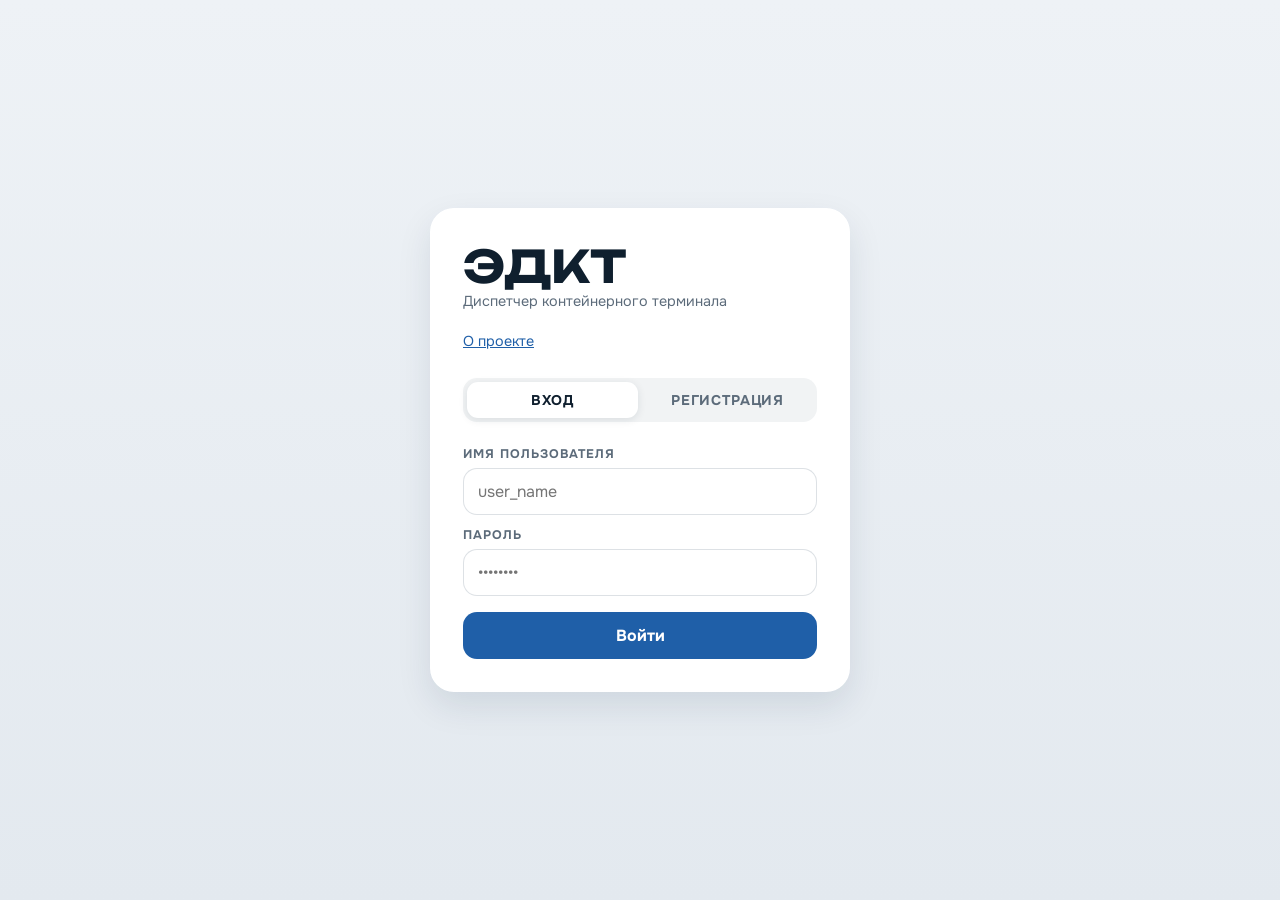
==== commit c42c0b07: "feat: новый дизайн интерфейса и страница-визитка ЭДКТ - theme.css: цвета порта (морской и сигнальный" ====
--- a/Bigchallenges/frontend/index.html
+++ b/Bigchallenges/frontend/index.html
@@ -729,6 +729,7 @@
         }
       }
     </style>
+      <link rel="stylesheet" href="theme.css" />
   </head>
   <body>
     <!-- ═══ USER BAR ═══ -->
@@ -912,10 +913,45 @@
               <input id="rec_path_to" type="number" placeholder="1" min="1" />
               <label for="rec_sent_date">Дата отправки</label>
               <input id="rec_sent_date" type="datetime-local" />
+              <label for="rec_company">Компания (для правил размещения, необязательно)</label>
+              <input id="rec_company" placeholder="Например, fesco" />
+              <label for="rec_cont_type">Тип контейнера (необязательно)</label>
+              <input id="rec_cont_type" placeholder="Например, reefer" />
               <button class="btn-primary mt" onclick="recommend()">
                 Подобрать ячейки
               </button>
               <div id="rec_results"></div>
+            </div>
+          </div>
+
+          <!-- Правила размещения -->
+          <div class="card">
+            <div class="card-header" onclick="toggle(this)">
+              Правила размещения
+              <span class="endpoint-tag">/container/rules</span>
+              <span class="arrow">▼</span>
+            </div>
+            <div class="card-content">
+              <div id="rules_list"><p class="subtle">Загрузка...</p></div>
+              <label for="rule_name" class="mt">Новое правило</label>
+              <input id="rule_name" placeholder="Название, например «Рефы у розеток»" />
+              <label for="rule_mode">Тип</label>
+              <select id="rule_mode">
+                <option value="require">Только в зоне (обязательно)</option>
+                <option value="prefer">Предпочтительно в зоне (бонус к оценке)</option>
+                <option value="forbid">Запрещено в зоне</option>
+              </select>
+              <label>Для каких контейнеров (пусто — для всех)</label>
+              <input id="rule_company" placeholder="Компания" />
+              <input id="rule_cont_type" placeholder="Тип контейнера, например reefer" />
+              <input id="rule_size" type="number" placeholder="Размер: 20 или 40" />
+              <label>Зона (пусто — без ограничения)</label>
+              <input id="rule_layers" placeholder="Ярусы, например AB" />
+              <input id="rule_columns" placeholder="Колонны, например XZ" />
+              <input id="rule_row_from" type="number" placeholder="Ряд от" />
+              <input id="rule_row_to" type="number" placeholder="Ряд до" />
+              <input id="rule_bonus" type="number" step="0.05" placeholder="Бонус для «предпочтительно», по умолчанию 0.2" />
+              <button class="btn-primary mt" onclick="createRule()">Добавить правило</button>
             </div>
           </div>
 
@@ -943,21 +979,51 @@
           <!-- 9. Онлайн-крановщики -->
           <div class="card">
             <div class="card-header" onclick="toggle(this)">
-              Онлайн-крановщики
-              <span class="endpoint-tag">GET /crane-operators/online</span>
+              Краны и крановщики
+              <span class="endpoint-tag">GET /cran/cranes</span>
               <span class="arrow">▼</span>
             </div>
             <div class="card-content">
               <button class="btn-secondary mt" onclick="loadOnlineOperators()">
                 Обновить список
               </button>
-              <div id="operators_list" class="mt">
+              <div id="cranes_list" class="mt">
                 <p class="subtle">Нажмите «Обновить список».</p>
               </div>
+              <div id="operators_list" class="mt"></div>
+              <label for="new_crane_name" class="mt">Добавить кран</label>
+              <input id="new_crane_name" placeholder="Название, например «Кран 3»" />
+              <button class="btn-secondary mt" onclick="createCrane()">Добавить кран</button>
             </div>
           </div>
 
-          <!-- 10. Создать задание -->
+          <!-- 10. Отправить задание по ID -->
+          <div class="card">
+            <div class="card-header" onclick="toggle(this)">
+              Отправить задание
+              <span class="endpoint-tag">POST /cran/tasks/{id}/send</span>
+              <span class="arrow">▼</span>
+            </div>
+            <div class="card-content">
+              <label for="send_task_id">ID задания (статус draft)</label>
+              <input
+                id="send_task_id"
+                type="number"
+                placeholder="ID задания"
+                min="1"
+              />
+              <button class="btn-primary mt" onclick="sendTaskById()">
+                Отправить крановщику
+              </button>
+              <div
+                class="result"
+                id="res_send_task"
+                style="display: none"
+              ></div>
+            </div>
+          </div>
+
+          <!-- 11. Создать задание -->
           <div class="card">
             <div class="card-header" onclick="toggle(this)">
               Создать задание
@@ -965,7 +1031,11 @@
               <span class="arrow">▼</span>
             </div>
             <div class="card-content" id="task_card_content">
-              <label for="task_assigned_to">Назначить крановщику (ID)</label>
+              <label for="task_crane_id">Кран (наряд получит крановщик, который на нём работает)</label>
+              <select id="task_crane_id">
+                <option value="">— выбрать кран —</option>
+              </select>
+              <label for="task_assigned_to">или крановщик напрямую (ID)</label>
               <input
                 id="task_assigned_to"
                 type="number"
@@ -983,6 +1053,7 @@
               >
                 <label style="margin: 0">Действия</label>
                 <button
+                  id="add_action_btn"
                   class="btn-ghost"
                   style="width: auto; padding: 6px 12px; font-size: 0.82rem"
                   onclick="addActionRow()"
@@ -1016,9 +1087,7 @@
               </div>
               <div class="layer-actions">
                 <select id="layer_input">
-                  <option value="A">Слой A</option>
-                  <option value="B">Слой B</option>
-                  <option value="C">Слой C</option>
+                  <option value="A">Ярус A</option>
                 </select>
                 <button class="btn-secondary" onclick="loadLayer()">
                   Обновить
@@ -1256,7 +1325,20 @@
         return { coord, rowNum };
       }
 
-      const COORD_ORDER = { X: 0, Y: 1, Z: 2 };
+      let YARD = { layers: ["A", "B", "C"], columns: ["X", "Y", "Z"], rows: 30, path_rows: [5, 15, 25] };
+      let COORD_ORDER = { X: 0, Y: 1, Z: 2 };
+
+      async function loadYard() {
+        try {
+          const res = await fetch(API + "/container/yard", { headers: authHeaders() });
+          if (!res.ok) return;
+          YARD = await res.json();
+          COORD_ORDER = Object.fromEntries(YARD.columns.map((c, i) => [c, i]));
+          document.getElementById("layer_input").innerHTML = YARD.layers
+            .map((l, i) => `<option value="${l}">Ярус ${l}${i === 0 ? " (нижний)" : i === YARD.layers.length - 1 ? " (верхний)" : ""}</option>`)
+            .join("");
+        } catch {}
+      }
 
       function buildLayerTable(data) {
         // Sort: by row number, then by coord X < Y < Z
@@ -1297,11 +1379,7 @@
         return `
           <table>
             <thead>
-              <tr>
-                <th>X</th>
-                <th>Y</th>
-                <th>Z</th>
-              </tr>
+              <tr>${YARD.columns.map((c) => `<th>${c}</th>`).join("")}</tr>
             </thead>
             <tbody>${bodyRows}</tbody>
           </table>`;
@@ -1425,8 +1503,17 @@
         try {
           const res = await fetch(`${API}/container/recommend`, {
             method: "POST",
-            headers: { "Content-Type": "application/json" },
-            body: JSON.stringify({ size, path_to, sent_date }),
+            headers: {
+              "Content-Type": "application/json",
+              Authorization: "Bearer " + getToken(),
+            },
+            body: JSON.stringify({
+              size,
+              path_to,
+              sent_date,
+              company: document.getElementById("rec_company").value.trim() || null,
+              cont_type: document.getElementById("rec_cont_type").value.trim() || null,
+            }),
           });
           const data = await res.json();
           if (!res.ok) {
@@ -1458,7 +1545,7 @@
             return `
               <div class="rec-cell-card${i === 0 ? " top-1" : ""}">
                 <div class="rec-cell-info">
-                  <span class="rec-cell-name">${item.cell ?? "—"}</span>
+                  <span class="rec-cell-name">${(item.cells || [item.cell]).join(" + ")}</span>
                   <span class="rec-cell-score">Рейтинг: ${scoreStr}</span>
                 </div>
                 <div style="display:flex;gap:6px;flex-shrink:0;">
@@ -1586,7 +1673,9 @@
           const name =
             user.user_name || user.username || user.name || "ID " + user.id;
           document.getElementById("ub_name").textContent = name;
+          await loadYard();
           loadOnlineOperators();
+          loadRules();
           loadMyTasks();
         } catch {
           logout();
@@ -1599,41 +1688,67 @@
          ONLINE OPERATORS
       ══════════════════════════════════════════ */
 
+      let CRANE_NAMES = {};
+
       async function loadOnlineOperators() {
-        const list = document.getElementById("operators_list");
+        const list = document.getElementById("cranes_list");
         list.innerHTML =
           '<p class="subtle"><span class="loader"></span>Загрузка...</p>';
         try {
-          const res = await fetch(API + "/cran/crane-operators/online", {
-            headers: authHeaders(),
-          });
-          const data = await res.json();
+          const res = await fetch(API + "/cran/cranes", { headers: authHeaders() });
+          const cranes = await res.json();
           if (!res.ok) {
-            list.innerHTML =
-              '<p class="subtle" style="color:var(--accent)">' +
-              JSON.stringify(data) +
-              "</p>";
+            list.innerHTML = '<p class="subtle" style="color:var(--accent)">' + JSON.stringify(cranes) + "</p>";
             return;
           }
-          const ids = Array.isArray(data) ? data : (data.id ?? []);
-          if (ids.length === 0) {
-            list.innerHTML = '<p class="subtle">Нет крановщиков онлайн.</p>';
-            return;
-          }
-          list.innerHTML = ids
-            .map(
-              (id) => `
+          CRANE_NAMES = Object.fromEntries(cranes.map((c) => [c.crane_id, c.name]));
+          document.getElementById("task_crane_id").innerHTML =
+            '<option value="">— выбрать кран —</option>' +
+            cranes
+              .map((c) => `<option value="${c.crane_id}">${c.name}${c.operator_name ? " — " + c.operator_name + (c.online ? " (онлайн)" : " (не в сети)") : " — свободен"}</option>`)
+              .join("");
+          list.innerHTML = cranes.length
+            ? cranes
+                .map(
+                  (c) => `
             <div class="operator-item">
-              <span>Крановщик #${id}</span>
-              <button class="btn-select" onclick="selectOperator(${id})">Выбрать</button>
+              <span><strong>${c.name}</strong> — ${c.operator_name ? c.operator_name + (c.online ? " · 🟢 онлайн" : " · не в сети") : "крановщика нет"}</span>
+              <button class="btn-select" onclick="selectCrane(${c.crane_id})" ${c.operator_id ? "" : "disabled"}>Выбрать</button>
             </div>`,
-            )
-            .join("");
+                )
+                .join("")
+            : '<p class="subtle">Кранов нет — добавьте кран ниже.</p>';
         } catch (e) {
-          list.innerHTML =
-            '<p class="subtle" style="color:var(--accent)">Ошибка: ' +
-            e.message +
-            "</p>";
+          list.innerHTML = '<p class="subtle" style="color:var(--accent)">Ошибка: ' + e.message + "</p>";
+        }
+      }
+
+      function selectCrane(id) {
+        document.getElementById("task_crane_id").value = id;
+        document.getElementById("task_assigned_to").value = "";
+        const taskContent = document.getElementById("task_card_content");
+        const taskArrow = taskContent.previousElementSibling.querySelector(".arrow");
+        if (!taskContent.classList.contains("open")) {
+          taskContent.classList.add("open");
+          taskArrow.style.transform = "rotate(180deg)";
+        }
+        taskContent.scrollIntoView({ behavior: "smooth", block: "start" });
+        setStatus("Выбран кран «" + (CRANE_NAMES[id] || id) + "» для нового задания.");
+      }
+
+      async function createCrane() {
+        const name = document.getElementById("new_crane_name").value.trim();
+        if (!name) return setStatus("Укажите название крана.");
+        const res = await fetch(API + "/cran/cranes", {
+          method: "POST",
+          headers: { ...authHeaders(), "Content-Type": "application/json" },
+          body: JSON.stringify({ name }),
+        });
+        const data = await res.json();
+        setStatus(res.ok ? "Кран «" + data.name + "» добавлен." : data.detail || JSON.stringify(data));
+        if (res.ok) {
+          document.getElementById("new_crane_name").value = "";
+          loadOnlineOperators();
         }
       }
 
@@ -1682,22 +1797,27 @@
           <input id="act_to_${idx}" placeholder="Локация куда" />
         `;
         container.appendChild(row);
+        document.getElementById("add_action_btn").style.display = "none";
       }
 
       function removeActionRow(idx) {
         const row = document.getElementById("action_row_" + idx);
         if (row) row.remove();
+        if (document.querySelectorAll(".action-row").length === 0) {
+          document.getElementById("add_action_btn").style.display = "";
+        }
       }
 
       async function createTask() {
         const assignedTo = parseInt(
           document.getElementById("task_assigned_to").value,
         );
+        const craneId = parseInt(document.getElementById("task_crane_id").value);
         const resEl = document.getElementById("res_create_task");
 
-        if (!assignedTo) {
+        if (!assignedTo && !craneId) {
           resEl.style.display = "block";
-          resEl.textContent = "Укажите ID крановщика.";
+          resEl.textContent = "Выберите кран или укажите ID крановщика.";
           resEl.className = "result error";
           return;
         }
@@ -1731,7 +1851,11 @@
               ...authHeaders(),
               "Content-Type": "application/json",
             },
-            body: JSON.stringify({ assigned_to: assignedTo, actions }),
+            body: JSON.stringify(
+              craneId
+                ? { crane_id: craneId, actions }
+                : { assigned_to: assignedTo, actions },
+            ),
           });
           const data = await res.json();
           if (!res.ok) {
@@ -1743,6 +1867,40 @@
           resEl.className = "result success";
           resEl.innerHTML = `Задание #${taskId} создано! &nbsp;<button class="btn-send-inline" onclick="sendTask(${taskId})">Отправить крановщику</button>`;
           setStatus("Задание #" + taskId + " создано.");
+          loadMyTasks();
+        } catch (e) {
+          resEl.textContent = "Ошибка: " + e.message;
+          resEl.className = "result error";
+        }
+      }
+
+      async function sendTaskById() {
+        const taskId = parseInt(document.getElementById("send_task_id").value);
+        const resEl = document.getElementById("res_send_task");
+        resEl.style.display = "block";
+        if (!taskId) {
+          resEl.textContent = "Укажите ID задания.";
+          resEl.className = "result error";
+          return;
+        }
+        resEl.innerHTML =
+          '<span class="loader"></span>Отправка задания #' + taskId + "...";
+        resEl.className = "result";
+        try {
+          const res = await fetch(API + "/cran/tasks/" + taskId + "/send", {
+            method: "POST",
+            headers: authHeaders(),
+          });
+          const data = await res.json();
+          if (!res.ok) {
+            resEl.textContent =
+              "Ошибка отправки: " + (data.detail || JSON.stringify(data));
+            resEl.className = "result error";
+            return;
+          }
+          resEl.textContent = "Задание #" + taskId + " отправлено крановщику!";
+          resEl.className = "result success";
+          setStatus("Задание #" + taskId + " отправлено.");
           loadMyTasks();
         } catch (e) {
           resEl.textContent = "Ошибка: " + e.message;
@@ -1829,6 +1987,76 @@
         }
       }
 
+      const RULE_MODE = { require: "только в зоне", prefer: "предпочтительно", forbid: "запрещено" };
+
+      async function loadRules() {
+        const box = document.getElementById("rules_list");
+        try {
+          const res = await fetch(API + "/container/rules", { headers: authHeaders() });
+          const rules = await res.json();
+          if (!res.ok) {
+            box.innerHTML = '<p class="subtle">' + (rules.detail || JSON.stringify(rules)) + "</p>";
+            return;
+          }
+          if (!rules.length) {
+            box.innerHTML = '<p class="subtle">Правил пока нет — размещение только по алгоритму.</p>';
+            return;
+          }
+          box.innerHTML = rules
+            .map((r) => {
+              const who = [r.company, r.cont_type, r.size ? r.size + " фут." : null].filter(Boolean).join(", ") || "все контейнеры";
+              const zone = [
+                r.layers ? "ярусы " + r.layers : null,
+                r.columns ? "колонны " + r.columns : null,
+                r.row_from || r.row_to ? "ряды " + (r.row_from || 1) + "–" + (r.row_to || YARD.rows) : null,
+              ].filter(Boolean).join(", ") || "вся площадка";
+              return `
+            <div class="operator-item">
+              <span${r.is_active ? "" : ' style="opacity:.5"'}><strong>${r.name}</strong> — ${who}: ${RULE_MODE[r.mode] || r.mode} (${zone})${r.mode === "prefer" ? ", +" + Math.round(r.bonus * 100) + "%" : ""}</span>
+              <button class="btn-select" onclick="toggleRule(${r.id}, ${!r.is_active})">${r.is_active ? "Выключить" : "Включить"}</button>
+            </div>`;
+            })
+            .join("");
+        } catch (e) {
+          box.innerHTML = '<p class="subtle">Ошибка: ' + e.message + "</p>";
+        }
+      }
+
+      async function createRule() {
+        const v = (id) => document.getElementById(id).value.trim();
+        const num = (id) => (v(id) ? Number(v(id)) : null);
+        const body = {
+          name: v("rule_name"),
+          mode: v("rule_mode"),
+          company: v("rule_company") || null,
+          cont_type: v("rule_cont_type") || null,
+          size: num("rule_size"),
+          layers: v("rule_layers").toUpperCase() || null,
+          columns: v("rule_columns").toUpperCase() || null,
+          row_from: num("rule_row_from"),
+          row_to: num("rule_row_to"),
+          bonus: num("rule_bonus") ?? 0.2,
+        };
+        if (!body.name) return setStatus("Укажите название правила.");
+        const res = await fetch(API + "/container/rules", {
+          method: "POST",
+          headers: { ...authHeaders(), "Content-Type": "application/json" },
+          body: JSON.stringify(body),
+        });
+        const data = await res.json();
+        setStatus(res.ok ? "Правило «" + data.name + "» добавлено." : data.detail || JSON.stringify(data));
+        if (res.ok) loadRules();
+      }
+
+      async function toggleRule(id, active) {
+        await fetch(API + "/container/rules/" + id, {
+          method: "PATCH",
+          headers: { ...authHeaders(), "Content-Type": "application/json" },
+          body: JSON.stringify({ is_active: active }),
+        });
+        loadRules();
+      }
+
       function renderMyTaskCard(task) {
         const statusLabel = TASK_STATUS_LABEL[task.status] || task.status;
         const actionsHtml = (task.actions || [])
@@ -1849,7 +2077,7 @@
         <div class="task-card">
           <div class="task-card-header">
             <span class="task-id">Задание #${task.id}</span>
-            <span class="task-meta">Крановщик: #${task.assigned_to} · ${(task.actions || []).length} действий</span>
+            <span class="task-meta">${task.crane_id ? (CRANE_NAMES[task.crane_id] || "Кран #" + task.crane_id) + " · " : ""}Крановщик: #${task.assigned_to} · ${(task.actions || []).length} действий</span>
             <span class="status-badge status-${task.status}">${statusLabel}</span>
           </div>
           ${actionsHtml}
--- a/Bigchallenges/frontend/theme.css
+++ b/Bigchallenges/frontend/theme.css
@@ -0,0 +1,74 @@
+/* ЭДКТ — общая тема интерфейса.
+   Цвета порта: морской синий (надёжность), сигнальный синий (действия),
+   оранжевый как у кранов и сигнальных жилетов (внимание), бетон площадки (фон). */
+@import url("https://fonts.googleapis.com/css2?family=Onest:wght@400;500;600;700&family=Unbounded:wght@500;700;800&display=swap");
+
+:root {
+  --harbor: #0e2a47;
+  --signal: #1f5fa8;
+  --signal-dark: #174a84;
+  --safety: #f06a1d;
+  --safety-dark: #c9520f;
+  --concrete: #e9edf1;
+  --steel: #5c6b7a;
+  --ink: #0f1f2e;
+  --ok: #1e8a5a;
+
+  --bg: linear-gradient(180deg, #eef2f6 0%, #e3e9ef 100%);
+  --panel: #ffffff;
+  --panel-dark: var(--harbor);
+  --line: rgba(14, 42, 71, 0.14);
+  --text: var(--ink);
+  --muted: var(--steel);
+  --accent: var(--safety);
+  --accent-dark: var(--safety-dark);
+  --empty: #f3f6f9;
+  --busy: #d9e6f5;
+  --shadow: 0 14px 34px rgba(14, 42, 71, 0.1);
+  --font-ui: "Onest", "Segoe UI", system-ui, sans-serif;
+  --font-display: "Unbounded", "Onest", system-ui, sans-serif;
+}
+
+body {
+  font-family: var(--font-ui);
+  font-feature-settings: "tnum" 1;
+}
+
+h1, h2, .brand, .logo, .user-bar-logo {
+  font-family: var(--font-display);
+  letter-spacing: -0.01em;
+}
+
+/* коды ячеек и номера контейнеров — табличные цифры вместо Consolas */
+[style*="Consolas"], .endpoint-tag, .rec-cell-name, td strong {
+  font-family: var(--font-ui) !important;
+  font-variant-numeric: tabular-nums;
+  letter-spacing: 0.02em;
+}
+
+button.btn-primary, .btn-primary {
+  background: var(--signal);
+}
+button.btn-primary:hover, .btn-primary:hover {
+  background: var(--signal-dark);
+}
+
+:focus-visible {
+  outline: 3px solid var(--safety);
+  outline-offset: 2px;
+}
+
+td.busy {
+  background: var(--busy);
+}
+td.empty {
+  background: var(--empty);
+}
+
+@media (prefers-reduced-motion: reduce) {
+  *, *::before, *::after {
+    animation-duration: 0.01ms !important;
+    animation-iteration-count: 1 !important;
+    transition-duration: 0.01ms !important;
+  }
+}
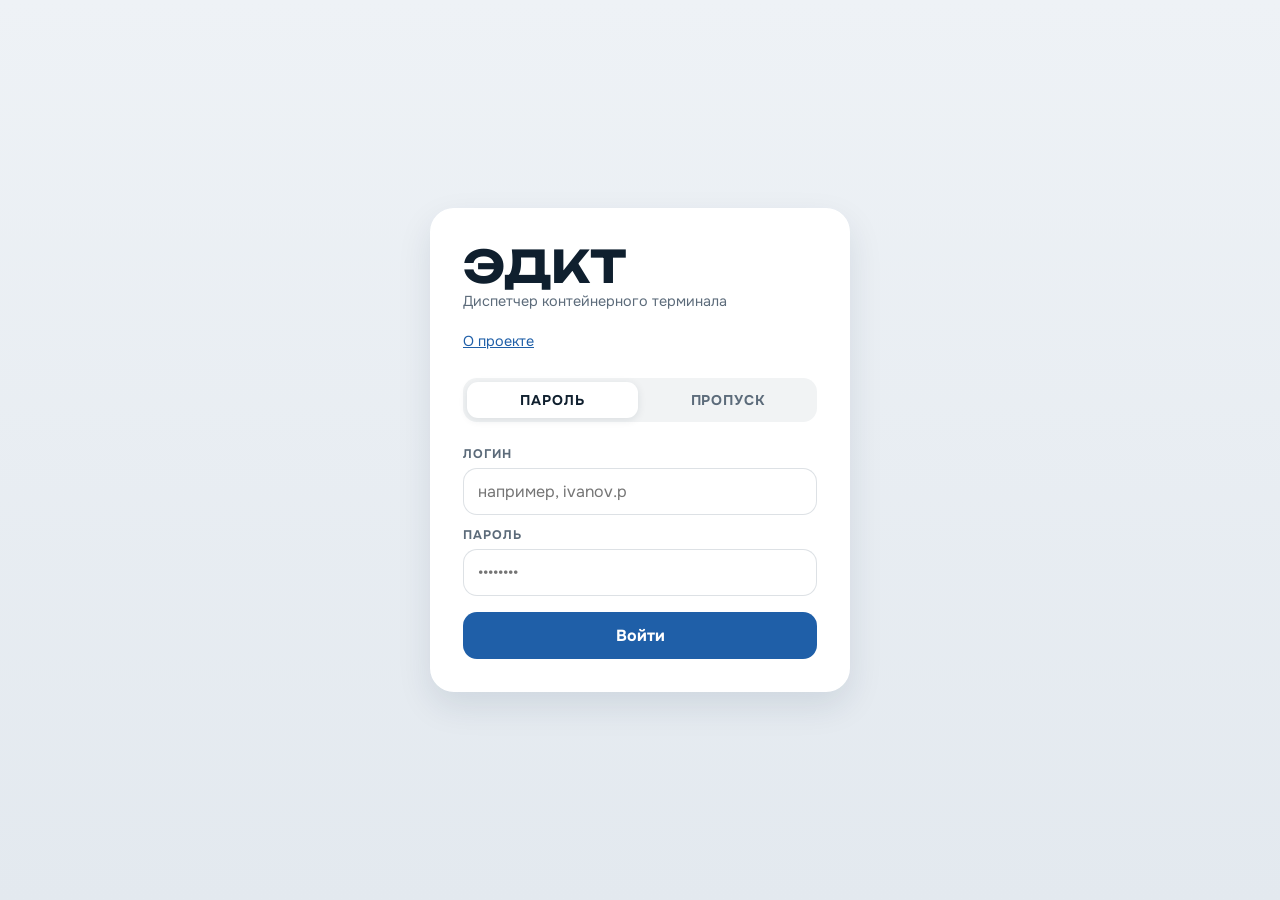
==== commit e596de5d: "feat(auth): начальник площадки, сотрудники по ФИО, вход по пропуску с QR-кодом - роль manager: регис" ====
--- a/Bigchallenges/frontend/index.html
+++ b/Bigchallenges/frontend/index.html
@@ -737,9 +737,12 @@
       <div class="user-bar-left">
         <span class="user-bar-title">ЭДКТ</span>
         <span class="user-bar-name" id="ub_name">—</span>
-        <span class="role-badge">Приёмосдатчик</span>
+        <span class="role-badge" id="ub_role">Приёмосдатчик</span>
       </div>
-      <button class="btn-logout" onclick="logout()">Выйти</button>
+      <div style="display: flex; gap: 8px; align-items: center">
+        <a class="btn-logout" id="ub_manager" href="manager.html" style="display:none;text-decoration:none">Панель начальника</a>
+        <button class="btn-logout" onclick="logout()">Выйти</button>
+      </div>
     </header>
 
     <div class="page">
@@ -955,22 +958,30 @@
             </div>
           </div>
 
-          <!-- 8. Загрузка данных -->
+          <!-- 8. Отчёты -->
           <div class="card">
             <div class="card-header" onclick="toggle(this)">
-              Загрузка данных
-              <span class="endpoint-tag">POST /container/data_upload</span>
+              Отчёты
+              <span class="endpoint-tag">POST /container/report</span>
               <span class="arrow">▼</span>
             </div>
             <div class="card-content">
-              <label for="upload_company">Компания</label>
-              <input id="upload_company" placeholder="Название компании" />
-              <label for="upload_start_data">Дата начала</label>
-              <input id="upload_start_data" type="datetime-local" />
-              <label for="upload_end_data">Дата окончания</label>
-              <input id="upload_end_data" type="datetime-local" />
+              <label for="report_kind">Вид отчёта</label>
+              <select id="report_kind" onchange="reportKindChanged()">
+                <option value="summary">Реестр услуг к оплате (операции + хранение)</option>
+                <option value="operations">Журнал операций за период</option>
+                <option value="inventory">Остатки на площадке (сейчас)</option>
+              </select>
+              <label for="upload_company">Компания (пусто — все компании)</label>
+              <input id="upload_company" placeholder="Например, fesco" />
+              <div id="report_period">
+                <label for="upload_start_data">Дата начала</label>
+                <input id="upload_start_data" type="datetime-local" />
+                <label for="upload_end_data">Дата окончания</label>
+                <input id="upload_end_data" type="datetime-local" />
+              </div>
               <button class="btn-primary mt" onclick="uploadData()">
-                Загрузить
+                Скачать отчёт
               </button>
               <div class="result" id="res_upload_data"></div>
             </div>
@@ -1296,25 +1307,56 @@
         );
       }
 
+      function reportKindChanged() {
+        const inv = document.getElementById("report_kind").value === "inventory";
+        document.getElementById("report_period").style.display = inv ? "none" : "block";
+      }
+
       function uploadData() {
+        const kind = document.getElementById("report_kind").value;
         const company = document.getElementById("upload_company").value.trim();
         const startRaw = document.getElementById("upload_start_data").value;
         const endRaw = document.getElementById("upload_end_data").value;
-
-        if (!company || !startRaw || !endRaw) {
-          const el = document.getElementById("res_upload_data");
-          el.textContent = "Заполните все поля.";
+        const el = document.getElementById("res_upload_data");
+        el.style.display = "block";
+
+        if (kind !== "inventory" && (!startRaw || !endRaw)) {
+          el.textContent = "Укажите период.";
           el.className = "result error";
           return;
         }
 
-        const body = {
-          company,
-          start_data: new Date(startRaw).toISOString(),
-          end_data: new Date(endRaw).toISOString(),
-        };
-
-        apiPost("/container/data_upload", body, "res_upload_data");
+        const body = { kind, company: company || null };
+        if (kind !== "inventory") {
+          body.start_data = new Date(startRaw).toISOString();
+          body.end_data = new Date(endRaw).toISOString();
+        }
+        const titles = { summary: "reestr_uslug", operations: "operacii", inventory: "ostatki" };
+        const who = (company || "vse").replace(/[^\wа-яё-]/gi, "_");
+        const when = kind === "inventory" ? new Date().toISOString().slice(0, 10) : `${startRaw.slice(0, 10)}_${endRaw.slice(0, 10)}`;
+        const name = `${titles[kind]}_${who}_${when}.csv`;
+
+        el.className = "result";
+        el.textContent = "Формирую отчёт...";
+        fetch(API + "/container/report", {
+          method: "POST",
+          headers: { ...authHeaders(), "Content-Type": "application/json" },
+          body: JSON.stringify(body),
+        })
+          .then(async (res) => {
+            if (!res.ok) throw new Error((await res.json().catch(() => ({}))).detail || res.status);
+            const rows = res.headers.get("X-Rows");
+            const url = URL.createObjectURL(await res.blob());
+            const a = document.createElement("a");
+            a.href = url; a.download = name; document.body.appendChild(a); a.click(); a.remove();
+            URL.revokeObjectURL(url);
+            el.className = "result success";
+            el.textContent = `Отчёт скачан: ${name} (строк: ${rows ?? "—"}). Откройте в Excel.`;
+          })
+          .catch((e) => {
+            el.className = "result error";
+            el.textContent = "Ошибка: " + e.message;
+          });
       }
 
       /* ── Layer table ── */
@@ -1444,7 +1486,7 @@
                   (item) => `
                 <tr>
                   <td>${item.value ?? "—"}</td>
-                  <td>${item.moove_type ?? "—"}</td>
+                  <td>${({ adding: "размещение", loading: "выдача", rearrangement: "перестановка" })[item.moove_type] ?? item.moove_type ?? "—"}</td>
                   <td>${item.path_num_from ?? "—"}</td>
                   <td>${item.path_num_to ?? "—"}</td>
                   <td>${item.cell_from ?? "—"}</td>
@@ -1624,6 +1666,8 @@
       function formatDate(iso) {
         if (!iso) return "—";
         try {
+          // сервер хранит время в UTC без пояснения зоны — показываем в местном времени
+          if (typeof iso === "string" && !/[zZ]|[+-]\d\d:?\d\d$/.test(iso)) iso += "Z";
           return new Date(iso).toLocaleString("ru-RU", {
             day: "2-digit",
             month: "2-digit",
@@ -1670,7 +1714,12 @@
             location.href = "crane.html";
             return;
           }
+          if (user.role === "manager") {
+            document.getElementById("ub_role").textContent = "Начальник площадки";
+            document.getElementById("ub_manager").style.display = "";
+          }
           const name =
+            [user.last_name, user.first_name].filter(Boolean).join(" ") ||
             user.user_name || user.username || user.name || "ID " + user.id;
           document.getElementById("ub_name").textContent = name;
           await loadYard();
